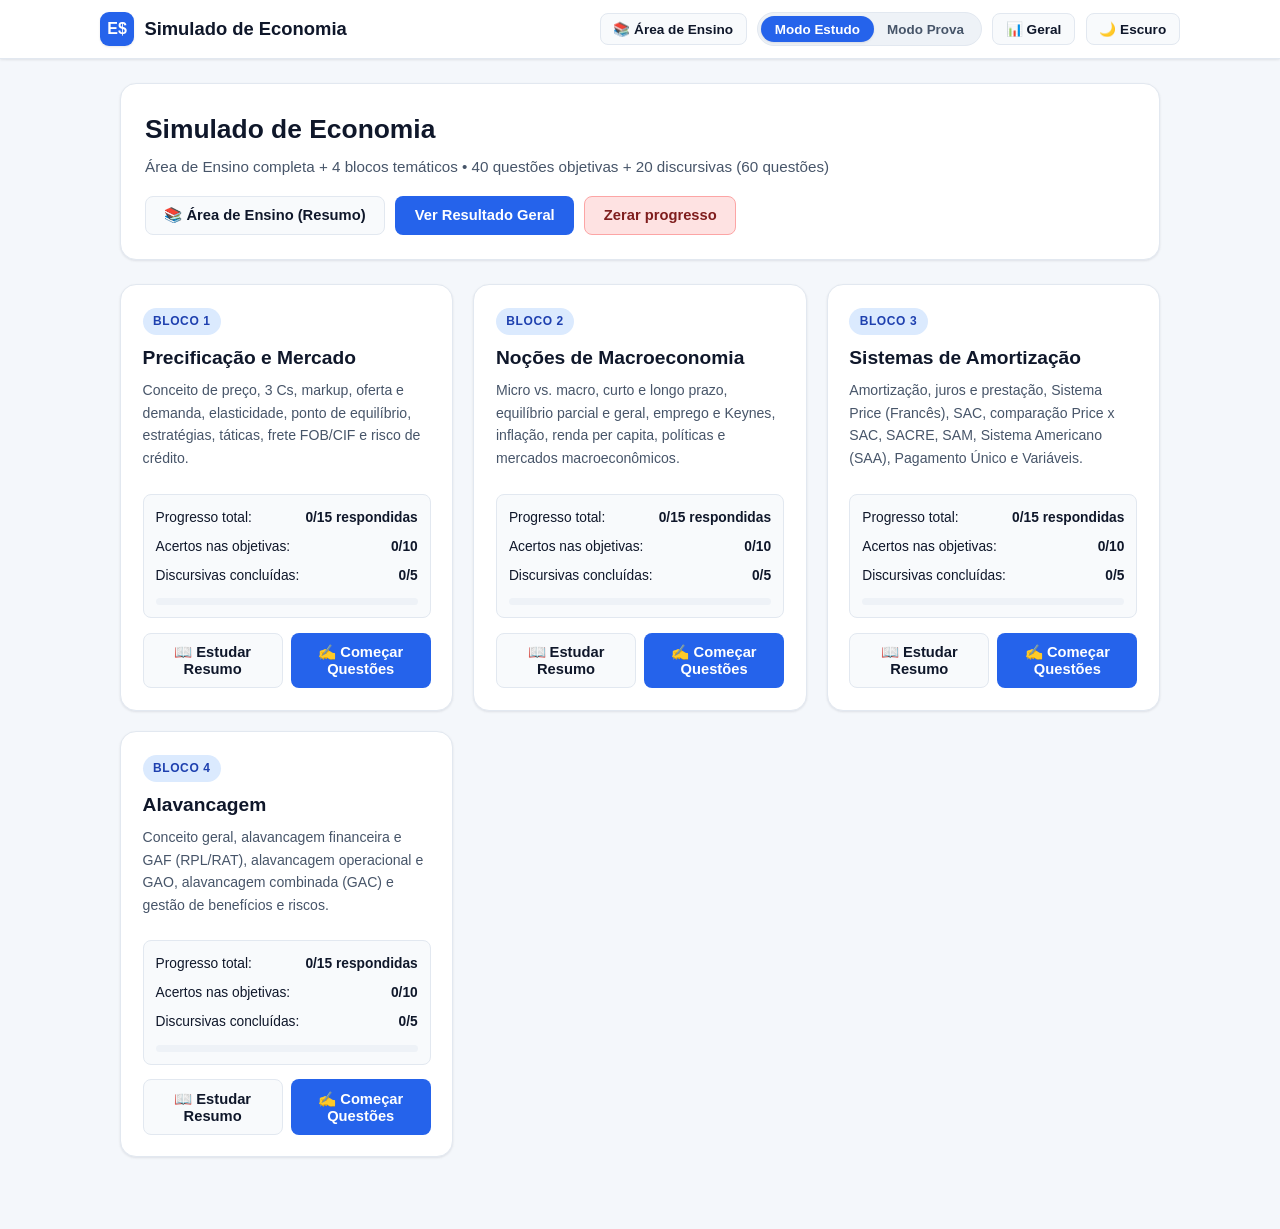
==== index.html @ 41fb3240 "feat: adiciona index.html para deploy e Area de Ensino com resumo completo" ====
<!DOCTYPE html>
<html lang="pt-BR" data-theme="light">
<head>
  <meta charset="UTF-8" />
  <meta name="viewport" content="width=device-width, initial-scale=1.0" />
  <title>Simulado de Economia — Estudo Interativo</title>
  <link rel="stylesheet" href="css/style.css" />
</head>
<body>
  <!-- BARRA SUPERIOR FIXA -->
  <header class="topbar">
    <div class="topbar-inner">
      <div class="brand" id="brandHomeBtn" title="Voltar ao início">
        <span class="brand-badge">E$</span>
        <span>Simulado de Economia</span>
      </div>

      <div class="topbar-controls">
        <button type="button" class="icon-btn" id="btnAreaEnsinoTop" title="Estudar resumo completo da matéria">
          📚 Área de Ensino
        </button>

        <div class="mode-switch" role="group" aria-label="Modo do simulado">
          <button type="button" class="mode-btn active" id="modeEstudoBtn" title="Gabarito imediato ao confirmar">Modo Estudo</button>
          <button type="button" class="mode-btn" id="modeProvaBtn" title="Gabarito liberado ao finalizar o bloco">Modo Prova</button>
        </div>

        <button type="button" class="icon-btn" id="btnVerResultadoGeralTop" title="Ver desempenho geral">
          📊 Geral
        </button>

        <button type="button" class="icon-btn" id="themeToggleBtn" title="Alternar modo claro/escuro">
          🌙 Tema
        </button>
      </div>
    </div>
  </header>

  <!-- CONTEÚDO PRINCIPAL -->
  <main class="main-container">

    <!-- 1. TELA INICIAL -->
    <section id="screenHome" class="screen active">
      <div class="hero-header">
        <div class="hero-title">
          <h1>Simulado de Economia</h1>
          <p>Área de Ensino completa + 4 blocos temáticos • 40 questões objetivas + 20 discursivas (60 questões)</p>
        </div>
        <div class="hero-actions">
          <button type="button" class="btn btn-secondary" id="btnAreaEnsinoHome">📚 Área de Ensino (Resumo)</button>
          <button type="button" class="btn btn-primary" id="btnResultadoGeralHome">Ver Resultado Geral</button>
          <button type="button" class="btn btn-danger" id="btnResetAll">Zerar progresso</button>
        </div>
      </div>

      <div class="blocks-grid" id="blocksGrid"></div>
    </section>

    <!-- 1.5 TELA DA ÁREA DE ENSINO (RESUMO COMPLETO DA MATÉRIA) -->
    <section id="screenStudy" class="screen">
      <div class="quiz-top-nav">
        <div class="block-header-info">
          <h2>📚 Área de Ensino — Resumo Completo para a Prova</h2>
          <span>Todo o conteúdo teórico, fórmulas e exemplos práticos organizados pelos 4 blocos</span>
        </div>
        <button type="button" class="btn btn-secondary" id="btnBackHomeStudy">← Voltar ao início</button>
      </div>

      <div id="studyContentContainer"></div>
    </section>

    <!-- 2. TELA DE QUESTÕES DO BLOCO -->
    <section id="screenQuiz" class="screen">
      <div class="quiz-top-nav">
        <div class="block-header-info">
          <h2 id="quizBlockTitle">Bloco 1</h2>
          <span id="quizBlockSubtitle">Questão 1 de 15</span>
        </div>
        <div style="display:flex; gap:0.5rem; flex-wrap:wrap;">
          <button type="button" class="btn btn-secondary" id="btnStudyFromQuiz">📖 Ver Resumo do Bloco</button>
          <button type="button" class="btn btn-secondary" id="btnBackHomeQuiz">← Voltar ao início</button>
          <button type="button" class="btn btn-primary" id="btnFinishBlockTop">Finalizar bloco</button>
        </div>
      </div>

      <div class="progress-section">
        <div class="progress-header">
          <span id="quizProgressText">Progresso do bloco: 0/15 respondidas</span>
          <span id="quizModeBadge">Modo Estudo</span>
        </div>
        <div class="progress-track">
          <div class="progress-fill" id="quizProgressFill" style="width: 0%;"></div>
        </div>
        <div class="question-pills" id="questionPills"></div>
      </div>

      <div class="question-card" id="questionContainer"></div>

      <div class="quiz-bottom-nav">
        <button type="button" class="btn btn-secondary" id="btnPrevQuestion">← Anterior</button>
        <span id="questionCounterBottom" style="font-size:0.9rem; font-weight:600; color:var(--text-secondary);">1 / 15</span>
        <button type="button" class="btn btn-primary" id="btnNextQuestion">Próxima →</button>
      </div>

      <div class="kbd-hint">
        Atalhos no teclado: <span class="kbd">A</span>–<span class="kbd">E</span> selecionam alternativa • <span class="kbd">Enter</span> confirma • <span class="kbd">←</span> e <span class="kbd">→</span> navegam entre questões
      </div>
    </section>

    <!-- 3. TELA DE RESULTADO DO BLOCO -->
    <section id="screenBlockResult" class="screen">
      <div class="result-card" id="blockResultContent"></div>
    </section>

    <!-- 4. TELA DE RESULTADO FINAL GERAL -->
    <section id="screenFinalResult" class="screen">
      <div class="result-card" id="finalResultContent"></div>
    </section>

  </main>

  <!-- MODAL DE CONFIRMAÇÃO PARA ZERAR PROGRESSO -->
  <div class="modal-overlay" id="resetModal">
    <div class="modal-card">
      <h3>Zerar todo o progresso?</h3>
      <p>Todas as respostas das questões objetivas, marcações e textos digitados nas questões discursivas serão apagados. Esta ação não pode ser desfeita.</p>
      <div class="modal-actions">
        <button type="button" class="btn btn-secondary" id="btnCancelReset">Cancelar</button>
        <button type="button" class="btn btn-danger" id="btnConfirmReset">Sim, zerar tudo</button>
      </div>
    </div>
  </div>

  <!-- BANCO DE DADOS, RESUMO TEÓRICO E QUESTÕES (SEPARADOS POR BLOCO) -->
  <script src="js/dados/blocos.js"></script>
  <script src="js/dados/resumo_teorico.js"></script>
  <script src="js/dados/bloco1_precificacao.js"></script>
  <script src="js/dados/bloco2_macroeconomia.js"></script>
  <script src="js/dados/bloco3_amortizacao.js"></script>
  <script src="js/dados/bloco4_alavancagem.js"></script>
  <script src="js/questoes.js"></script>

  <!-- MÓDULOS DA APLICAÇÃO (ESTADO, RENDERIZAÇÃO E EVENTOS) -->
  <script src="js/estado.js"></script>
  <script src="js/render.js"></script>
  <script src="js/app.js"></script>
</body>
</html>
---- css/style.css ----
/* ==========================================================================
   VARIÁVEIS DE TEMA (MODO CLARO E ESCURO) E RESET
   ========================================================================== */
:root {
  --bg-primary: #f4f7fb;
  --bg-surface: #ffffff;
  --bg-elevated: #f8fafc;
  --bg-muted: #eef2f7;
  --text-primary: #0f172a;
  --text-secondary: #475569;
  --text-muted: #64748b;
  --border-color: #e2e8f0;
  --accent: #2563eb;
  --accent-hover: #1d4ed8;
  --accent-soft: #dbeafe;
  --accent-text: #1e40af;
  --success: #16a34a;
  --success-bg: #dcfce7;
  --success-border: #86efac;
  --success-text: #14532d;
  --danger: #dc2626;
  --danger-bg: #fee2e2;
  --danger-border: #fca5a5;
  --danger-text: #7f1d1d;
  --warning: #d97706;
  --warning-bg: #fef3c7;
  --warning-text: #92400e;
  --shadow-sm: 0 1px 3px rgba(15, 23, 42, 0.06), 0 1px 2px rgba(15, 23, 42, 0.04);
  --shadow-md: 0 4px 12px rgba(15, 23, 42, 0.08);
  --radius-sm: 8px;
  --radius-md: 12px;
  --radius-lg: 16px;
  --transition: all 0.2s cubic-bezier(0.4, 0, 0.2, 1);
}

[data-theme="dark"] {
  --bg-primary: #0b1120;
  --bg-surface: #1e293b;
  --bg-elevated: #0f172a;
  --bg-muted: #334155;
  --text-primary: #f8fafc;
  --text-secondary: #cbd5e1;
  --text-muted: #94a3b8;
  --border-color: #334155;
  --accent: #3b82f6;
  --accent-hover: #60a5fa;
  --accent-soft: rgba(59, 130, 246, 0.18);
  --accent-text: #93c5fd;
  --success: #22c55e;
  --success-bg: rgba(34, 197, 94, 0.16);
  --success-border: #15803d;
  --success-text: #bbf7d0;
  --danger: #ef4444;
  --danger-bg: rgba(239, 68, 68, 0.16);
  --danger-border: #b91c1c;
  --danger-text: #fecaca;
  --warning: #f59e0b;
  --warning-bg: rgba(245, 158, 11, 0.18);
  --warning-text: #fde68a;
  --shadow-sm: 0 1px 3px rgba(0, 0, 0, 0.3);
  --shadow-md: 0 6px 16px rgba(0, 0, 0, 0.4);
}

* {
  box-sizing: border-box;
  margin: 0;
  padding: 0;
}

body {
  font-family: -apple-system, BlinkMacSystemFont, "Segoe UI", Roboto, "Helvetica Neue", Arial, sans-serif;
  background-color: var(--bg-primary);
  color: var(--text-primary);
  line-height: 1.6;
  min-height: 100vh;
  display: flex;
  flex-direction: column;
  transition: background-color 0.25s ease, color 0.25s ease;
}

/* ==========================================================================
   CABEÇALHO E BARRA SUPERIOR
   ========================================================================== */
.topbar {
  position: sticky;
  top: 0;
  z-index: 100;
  background-color: var(--bg-surface);
  border-bottom: 1px solid var(--border-color);
  box-shadow: var(--shadow-sm);
  padding: 0.75rem 1.25rem;
}

.topbar-inner {
  max-width: 1080px;
  margin: 0 auto;
  display: flex;
  align-items: center;
  justify-content: space-between;
  flex-wrap: wrap;
  gap: 0.75rem;
}

.brand {
  display: flex;
  align-items: center;
  gap: 0.65rem;
  font-weight: 700;
  font-size: 1.15rem;
  color: var(--text-primary);
  cursor: pointer;
  user-select: none;
}

.brand-badge {
  background: var(--accent);
  color: #ffffff;
  width: 34px;
  height: 34px;
  border-radius: 9px;
  display: inline-flex;
  align-items: center;
  justify-content: center;
  font-weight: 800;
  font-size: 1rem;
  box-shadow: var(--shadow-sm);
}

.topbar-controls {
  display: flex;
  align-items: center;
  gap: 0.65rem;
  flex-wrap: wrap;
}

.mode-switch {
  display: inline-flex;
  background: var(--bg-muted);
  padding: 3px;
  border-radius: 999px;
  border: 1px solid var(--border-color);
}

.mode-btn {
  border: none;
  background: transparent;
  color: var(--text-secondary);
  font-size: 0.84rem;
  font-weight: 600;
  padding: 0.35rem 0.85rem;
  border-radius: 999px;
  cursor: pointer;
  transition: var(--transition);
}

.mode-btn.active {
  background: var(--accent);
  color: #ffffff;
  box-shadow: var(--shadow-sm);
}

.icon-btn {
  display: inline-flex;
  align-items: center;
  gap: 0.4rem;
  background: var(--bg-elevated);
  color: var(--text-primary);
  border: 1px solid var(--border-color);
  padding: 0.42rem 0.8rem;
  border-radius: var(--radius-sm);
  font-size: 0.85rem;
  font-weight: 600;
  cursor: pointer;
  transition: var(--transition);
}

.icon-btn:hover {
  border-color: var(--accent);
  color: var(--accent);
}

/* ==========================================================================
   CONTAINER PRINCIPAL E TELAS
   ========================================================================== */
.main-container {
  max-width: 1080px;
  width: 100%;
  margin: 0 auto;
  padding: 1.5rem 1.25rem 3rem;
  flex: 1;
}

.screen {
  display: none;
  animation: fadeIn 0.22s ease;
}

.screen.active {
  display: block;
}

@keyframes fadeIn {
  from { opacity: 0; transform: translateY(6px); }
  to { opacity: 1; transform: translateY(0); }
}

/* ==========================================================================
   TELA INICIAL (HOME)
   ========================================================================== */
.hero-header {
  background: var(--bg-surface);
  border: 1px solid var(--border-color);
  border-radius: var(--radius-lg);
  padding: 1.5rem;
  margin-bottom: 1.5rem;
  box-shadow: var(--shadow-sm);
  display: flex;
  justify-content: space-between;
  align-items: center;
  flex-wrap: wrap;
  gap: 1rem;
}

.hero-title h1 {
  font-size: 1.65rem;
  margin-bottom: 0.3rem;
  color: var(--text-primary);
}

.hero-title p {
  color: var(--text-secondary);
  font-size: 0.95rem;
}

.hero-actions {
  display: flex;
  gap: 0.65rem;
  flex-wrap: wrap;
}

.blocks-grid {
  display: grid;
  grid-template-columns: repeat(auto-fit, minmax(280px, 1fr));
  gap: 1.25rem;
  margin-bottom: 1.5rem;
}

.block-card {
  background: var(--bg-surface);
  border: 1px solid var(--border-color);
  border-radius: var(--radius-lg);
  padding: 1.35rem;
  box-shadow: var(--shadow-sm);
  display: flex;
  flex-direction: column;
  justify-content: space-between;
  gap: 1rem;
  transition: var(--transition);
}

.block-card:hover {
  transform: translateY(-2px);
  box-shadow: var(--shadow-md);
  border-color: var(--accent);
}

.block-badge {
  display: inline-block;
  font-size: 0.75rem;
  font-weight: 700;
  text-transform: uppercase;
  letter-spacing: 0.05em;
  padding: 0.25rem 0.65rem;
  border-radius: 999px;
  background: var(--accent-soft);
  color: var(--accent-text);
  margin-bottom: 0.5rem;
}

.block-card h2 {
  font-size: 1.2rem;
  margin-bottom: 0.35rem;
}

.block-desc {
  font-size: 0.88rem;
  color: var(--text-secondary);
  margin-bottom: 0.5rem;
}

.block-stats {
  background: var(--bg-elevated);
  border: 1px solid var(--border-color);
  border-radius: var(--radius-sm);
  padding: 0.75rem;
  display: flex;
  flex-direction: column;
  gap: 0.45rem;
  font-size: 0.86rem;
}

.stat-row {
  display: flex;
  justify-content: space-between;
  align-items: center;
}

.stat-row strong {
  color: var(--text-primary);
}

.mini-progress {
  width: 100%;
  height: 7px;
  background: var(--bg-muted);
  border-radius: 999px;
  overflow: hidden;
  margin-top: 0.25rem;
}

.mini-progress-bar {
  height: 100%;
  background: var(--accent);
  border-radius: 999px;
  transition: width 0.3s ease;
}

/* ==========================================================================
   BOTÕES PADRÃO
   ========================================================================== */
.btn {
  display: inline-flex;
  align-items: center;
  justify-content: center;
  gap: 0.45rem;
  font-size: 0.92rem;
  font-weight: 600;
  padding: 0.62rem 1.15rem;
  border-radius: var(--radius-sm);
  border: 1px solid transparent;
  cursor: pointer;
  transition: var(--transition);
  text-decoration: none;
  user-select: none;
}

.btn:disabled {
  opacity: 0.5;
  cursor: not-allowed;
}

.btn-primary {
  background: var(--accent);
  color: #ffffff;
}

.btn-primary:hover:not(:disabled) {
  background: var(--accent-hover);
}

.btn-secondary {
  background: var(--bg-elevated);
  color: var(--text-primary);
  border-color: var(--border-color);
}

.btn-secondary:hover:not(:disabled) {
  border-color: var(--accent);
  color: var(--accent);
}

.btn-danger {
  background: var(--danger-bg);
  color: var(--danger-text);
  border-color: var(--danger-border);
}

.btn-danger:hover:not(:disabled) {
  background: var(--danger);
  color: #ffffff;
}

.btn-success {
  background: var(--success);
  color: #ffffff;
}

.btn-success:hover:not(:disabled) {
  filter: brightness(0.95);
}

/* ==========================================================================
   TELA DE QUESTÃO (DENTRO DO BLOCO)
   ========================================================================== */
.quiz-top-nav {
  display: flex;
  justify-content: space-between;
  align-items: center;
  flex-wrap: wrap;
  gap: 0.75rem;
  margin-bottom: 1rem;
}

.block-header-info h2 {
  font-size: 1.25rem;
}

.block-header-info span {
  font-size: 0.85rem;
  color: var(--text-secondary);
}

.progress-section {
  background: var(--bg-surface);
  border: 1px solid var(--border-color);
  border-radius: var(--radius-md);
  padding: 1rem 1.25rem;
  margin-bottom: 1.25rem;
  box-shadow: var(--shadow-sm);
}

.progress-header {
  display: flex;
  justify-content: space-between;
  align-items: center;
  font-size: 0.86rem;
  color: var(--text-secondary);
  margin-bottom: 0.5rem;
}

.progress-track {
  width: 100%;
  height: 9px;
  background: var(--bg-muted);
  border-radius: 999px;
  overflow: hidden;
  margin-bottom: 0.9rem;
}

.progress-fill {
  height: 100%;
  background: var(--accent);
  transition: width 0.3s ease;
}

.question-pills {
  display: flex;
  flex-wrap: wrap;
  gap: 0.45rem;
}

.q-pill {
  width: 34px;
  height: 34px;
  border-radius: 50%;
  border: 2px solid var(--border-color);
  background: var(--bg-elevated);
  color: var(--text-secondary);
  font-weight: 700;
  font-size: 0.82rem;
  display: inline-flex;
  align-items: center;
  justify-content: center;
  cursor: pointer;
  transition: var(--transition);
}

.q-pill:hover {
  border-color: var(--accent);
  color: var(--accent);
}

.q-pill.current {
  outline: 2px solid var(--accent);
  outline-offset: 2px;
  font-weight: 800;
}

.q-pill.correct {
  background: var(--success);
  border-color: var(--success);
  color: #ffffff;
}

.q-pill.wrong {
  background: var(--danger);
  border-color: var(--danger);
  color: #ffffff;
}

.q-pill.answered-neutral {
  background: var(--accent-soft);
  border-color: var(--accent);
  color: var(--accent-text);
}

/* Card da Questão */
.question-card {
  background: var(--bg-surface);
  border: 1px solid var(--border-color);
  border-radius: var(--radius-lg);
  padding: 1.5rem;
  box-shadow: var(--shadow-sm);
  margin-bottom: 1.25rem;
}

.question-meta {
  display: flex;
  align-items: center;
  gap: 0.5rem;
  flex-wrap: wrap;
  margin-bottom: 0.85rem;
}

.tag {
  font-size: 0.76rem;
  font-weight: 700;
  padding: 0.2rem 0.6rem;
  border-radius: 999px;
  background: var(--bg-muted);
  color: var(--text-secondary);
}

.tag.facil { background: var(--success-bg); color: var(--success-text); }
.tag.media { background: var(--warning-bg); color: var(--warning-text); }
.tag.dificil { background: var(--danger-bg); color: var(--danger-text); }
.tag.tipo { background: var(--accent-soft); color: var(--accent-text); }

.question-statement {
  font-size: 1.06rem;
  font-weight: 500;
  color: var(--text-primary);
  margin-bottom: 1.25rem;
}

.formula-box {
  display: inline-block;
  background: var(--bg-elevated);
  border: 1px solid var(--border-color);
  border-left: 3px solid var(--accent);
  padding: 0.35rem 0.7rem;
  margin: 0.35rem 0;
  border-radius: var(--radius-sm);
  font-family: "Cambria Math", "Times New Roman", Georgia, serif;
  font-weight: 700;
  font-size: 1.02rem;
  color: var(--accent-text);
}

/* Alternativas A-E */
.options-list {
  display: flex;
  flex-direction: column;
  gap: 0.65rem;
  margin-bottom: 1.25rem;
}

.option-item {
  display: flex;
  align-items: flex-start;
  gap: 0.85rem;
  padding: 0.85rem 1rem;
  border: 1.5px solid var(--border-color);
  border-radius: var(--radius-md);
  background: var(--bg-elevated);
  cursor: pointer;
  transition: var(--transition);
  text-align: left;
  width: 100%;
  color: var(--text-primary);
  font-size: 0.96rem;
}

.option-item:hover:not(.locked) {
  border-color: var(--accent);
  background: var(--bg-surface);
}

.option-item.selected {
  border-color: var(--accent);
  background: var(--accent-soft);
}

.option-item.correct-choice {
  border-color: var(--success);
  background: var(--success-bg);
  color: var(--success-text);
}

.option-item.wrong-choice {
  border-color: var(--danger);
  background: var(--danger-bg);
  color: var(--danger-text);
}

.option-item.locked {
  cursor: default;
}

.option-letter {
  width: 28px;
  height: 28px;
  min-width: 28px;
  border-radius: 50%;
  background: var(--bg-surface);
  border: 1px solid var(--border-color);
  display: inline-flex;
  align-items: center;
  justify-content: center;
  font-weight: 700;
  font-size: 0.85rem;
  color: var(--text-primary);
}

.option-item.selected .option-letter {
  background: var(--accent);
  color: #ffffff;
  border-color: var(--accent);
}

.option-item.correct-choice .option-letter {
  background: var(--success);
  color: #ffffff;
  border-color: var(--success);
}

.option-item.wrong-choice .option-letter {
  background: var(--danger);
  color: #ffffff;
  border-color: var(--danger);
}

/* Botões de ação da questão */
.question-actions {
  display: flex;
  align-items: center;
  gap: 0.75rem;
  flex-wrap: wrap;
  margin-bottom: 1rem;
}

/* Caixa de Feedback / Gabarito */
.feedback-box {
  border-radius: var(--radius-md);
  padding: 1.1rem 1.25rem;
  margin-top: 1rem;
  border: 1px solid var(--border-color);
  background: var(--bg-elevated);
  font-size: 0.94rem;
}

.feedback-box.correct {
  background: var(--success-bg);
  border-color: var(--success-border);
  color: var(--success-text);
}

.feedback-box.wrong {
  background: var(--danger-bg);
  border-color: var(--danger-border);
  color: var(--danger-text);
}

.feedback-box.neutral {
  background: var(--accent-soft);
  border-color: var(--accent);
  color: var(--text-primary);
}

.feedback-title {
  font-weight: 800;
  font-size: 1.02rem;
  margin-bottom: 0.45rem;
  display: flex;
  align-items: center;
  gap: 0.4rem;
}

.feedback-line {
  margin-top: 0.4rem;
}

/* Área de Questão Discursiva */
.essay-area {
  display: flex;
  flex-direction: column;
  gap: 0.85rem;
  margin-bottom: 1rem;
}

.essay-textarea {
  width: 100%;
  min-height: 135px;
  padding: 0.9rem;
  border-radius: var(--radius-md);
  border: 1.5px solid var(--border-color);
  background: var(--bg-elevated);
  color: var(--text-primary);
  font-family: inherit;
  font-size: 0.95rem;
  resize: vertical;
  transition: var(--transition);
}

.essay-textarea:focus {
  outline: none;
  border-color: var(--accent);
  background: var(--bg-surface);
}

.essay-controls {
  display: flex;
  align-items: center;
  justify-content: space-between;
  flex-wrap: wrap;
  gap: 0.75rem;
}

.checkbox-label {
  display: inline-flex;
  align-items: center;
  gap: 0.55rem;
  font-weight: 600;
  font-size: 0.92rem;
  cursor: pointer;
  user-select: none;
}

.checkbox-label input {
  width: 18px;
  height: 18px;
  accent-color: var(--accent);
  cursor: pointer;
}

.model-answer-box {
  background: var(--bg-elevated);
  border: 1px solid var(--accent);
  border-left: 4px solid var(--accent);
  border-radius: var(--radius-md);
  padding: 1rem 1.25rem;
  margin-top: 0.85rem;
  font-size: 0.93rem;
}

.model-answer-box h4 {
  color: var(--accent-text);
  margin-bottom: 0.4rem;
  font-size: 0.95rem;
}

.model-answer-box ul {
  margin-top: 0.5rem;
  padding-left: 1.25rem;
}

.model-answer-box li {
  margin-bottom: 0.25rem;
}

/* Barra de navegação inferior */
.quiz-bottom-nav {
  display: flex;
  justify-content: space-between;
  align-items: center;
  flex-wrap: wrap;
  gap: 0.75rem;
  background: var(--bg-surface);
  border: 1px solid var(--border-color);
  border-radius: var(--radius-md);
  padding: 0.9rem 1.25rem;
  box-shadow: var(--shadow-sm);
}

.kbd-hint {
  font-size: 0.78rem;
  color: var(--text-muted);
  text-align: center;
  margin-top: 0.75rem;
}

.kbd {
  display: inline-block;
  padding: 0.1rem 0.4rem;
  font-size: 0.74rem;
  font-family: monospace;
  background: var(--bg-muted);
  border: 1px solid var(--border-color);
  border-radius: 4px;
}

/* ==========================================================================
   TELAS DE RESULTADO DO BLOCO E RESULTADO GERAL
   ========================================================================== */
.result-card {
  background: var(--bg-surface);
  border: 1px solid var(--border-color);
  border-radius: var(--radius-lg);
  padding: 1.75rem;
  box-shadow: var(--shadow-sm);
  margin-bottom: 1.5rem;
}

.score-banner {
  display: flex;
  align-items: center;
  justify-content: space-between;
  flex-wrap: wrap;
  gap: 1rem;
  padding: 1.25rem;
  border-radius: var(--radius-md);
  background: var(--bg-elevated);
  border: 1px solid var(--border-color);
  margin: 1rem 0 1.5rem;
}

.score-big {
  font-size: 2.2rem;
  font-weight: 800;
  color: var(--accent);
}

.wrong-list {
  display: flex;
  flex-direction: column;
  gap: 0.75rem;
  margin-top: 1rem;
}

.wrong-item {
  background: var(--bg-elevated);
  border: 1px solid var(--border-color);
  border-left: 4px solid var(--danger);
  border-radius: var(--radius-sm);
  padding: 0.9rem 1rem;
  display: flex;
  justify-content: space-between;
  align-items: center;
  gap: 1rem;
  flex-wrap: wrap;
}

/* Modal de Confirmação */
.modal-overlay {
  position: fixed;
  inset: 0;
  background: rgba(15, 23, 42, 0.6);
  display: none;
  align-items: center;
  justify-content: center;
  z-index: 200;
  padding: 1rem;
}

.modal-overlay.active {
  display: flex;
}

.modal-card {
  background: var(--bg-surface);
  border: 1px solid var(--border-color);
  border-radius: var(--radius-lg);
  max-width: 440px;
  width: 100%;
  padding: 1.5rem;
  box-shadow: var(--shadow-md);
}

.modal-card h3 {
  margin-bottom: 0.5rem;
}

.modal-card p {
  color: var(--text-secondary);
  font-size: 0.93rem;
  margin-bottom: 1.25rem;
}

.modal-actions {
  display: flex;
  justify-content: flex-end;
  gap: 0.65rem;
}

@media (max-width: 640px) {
  .topbar-inner {
    flex-direction: column;
    align-items: stretch;
  }
  .topbar-controls {
    justify-content: space-between;
  }
  .hero-header {
    padding: 1.15rem;
  }
  .question-card {
    padding: 1.1rem;
  }
  .quiz-bottom-nav {
    flex-direction: column;
    align-items: stretch;
  }
  .quiz-bottom-nav .btn {
    width: 100%;
  }
}

/* ==========================================================================
   ÁREA DE ENSINO (RESUMO TEÓRICO DOS 4 BLOCOS)
   ========================================================================== */
.study-tabs {
  display: flex;
  gap: 0.5rem;
  flex-wrap: wrap;
  margin-bottom: 1.25rem;
}

.study-tab-btn {
  padding: 0.55rem 1rem;
  border-radius: var(--radius-sm);
  border: 1.5px solid var(--border-color);
  background: var(--bg-surface);
  color: var(--text-secondary);
  font-weight: 700;
  font-size: 0.88rem;
  cursor: pointer;
  transition: var(--transition);
}

.study-tab-btn:hover {
  border-color: var(--accent);
  color: var(--accent);
}

.study-tab-btn.active {
  background: var(--accent);
  border-color: var(--accent);
  color: #ffffff;
}

.study-block-section {
  background: var(--bg-surface);
  border: 1px solid var(--border-color);
  border-radius: var(--radius-lg);
  padding: 1.5rem;
  margin-bottom: 1.5rem;
  box-shadow: var(--shadow-sm);
}

.study-block-header {
  display: flex;
  justify-content: space-between;
  align-items: flex-start;
  flex-wrap: wrap;
  gap: 1rem;
  padding-bottom: 1rem;
  margin-bottom: 1.25rem;
  border-bottom: 1px solid var(--border-color);
}

.study-topic-card {
  background: var(--bg-elevated);
  border: 1px solid var(--border-color);
  border-left: 4px solid var(--accent);
  border-radius: var(--radius-md);
  padding: 1.1rem 1.25rem;
  margin-bottom: 1rem;
}

.study-topic-card h3 {
  font-size: 1.05rem;
  color: var(--text-primary);
  margin-bottom: 0.55rem;
}

.study-topic-formula {
  display: inline-block;
  background: var(--accent-soft);
  color: var(--accent-text);
  border: 1px solid var(--accent);
  border-radius: var(--radius-sm);
  padding: 0.4rem 0.8rem;
  font-family: "Cambria Math", "Times New Roman", Georgia, serif;
  font-weight: 700;
  font-size: 0.98rem;
  margin-bottom: 0.65rem;
}

.study-topic-list {
  padding-left: 1.2rem;
  font-size: 0.94rem;
  color: var(--text-primary);
}

.study-topic-list li {
  margin-bottom: 0.45rem;
}
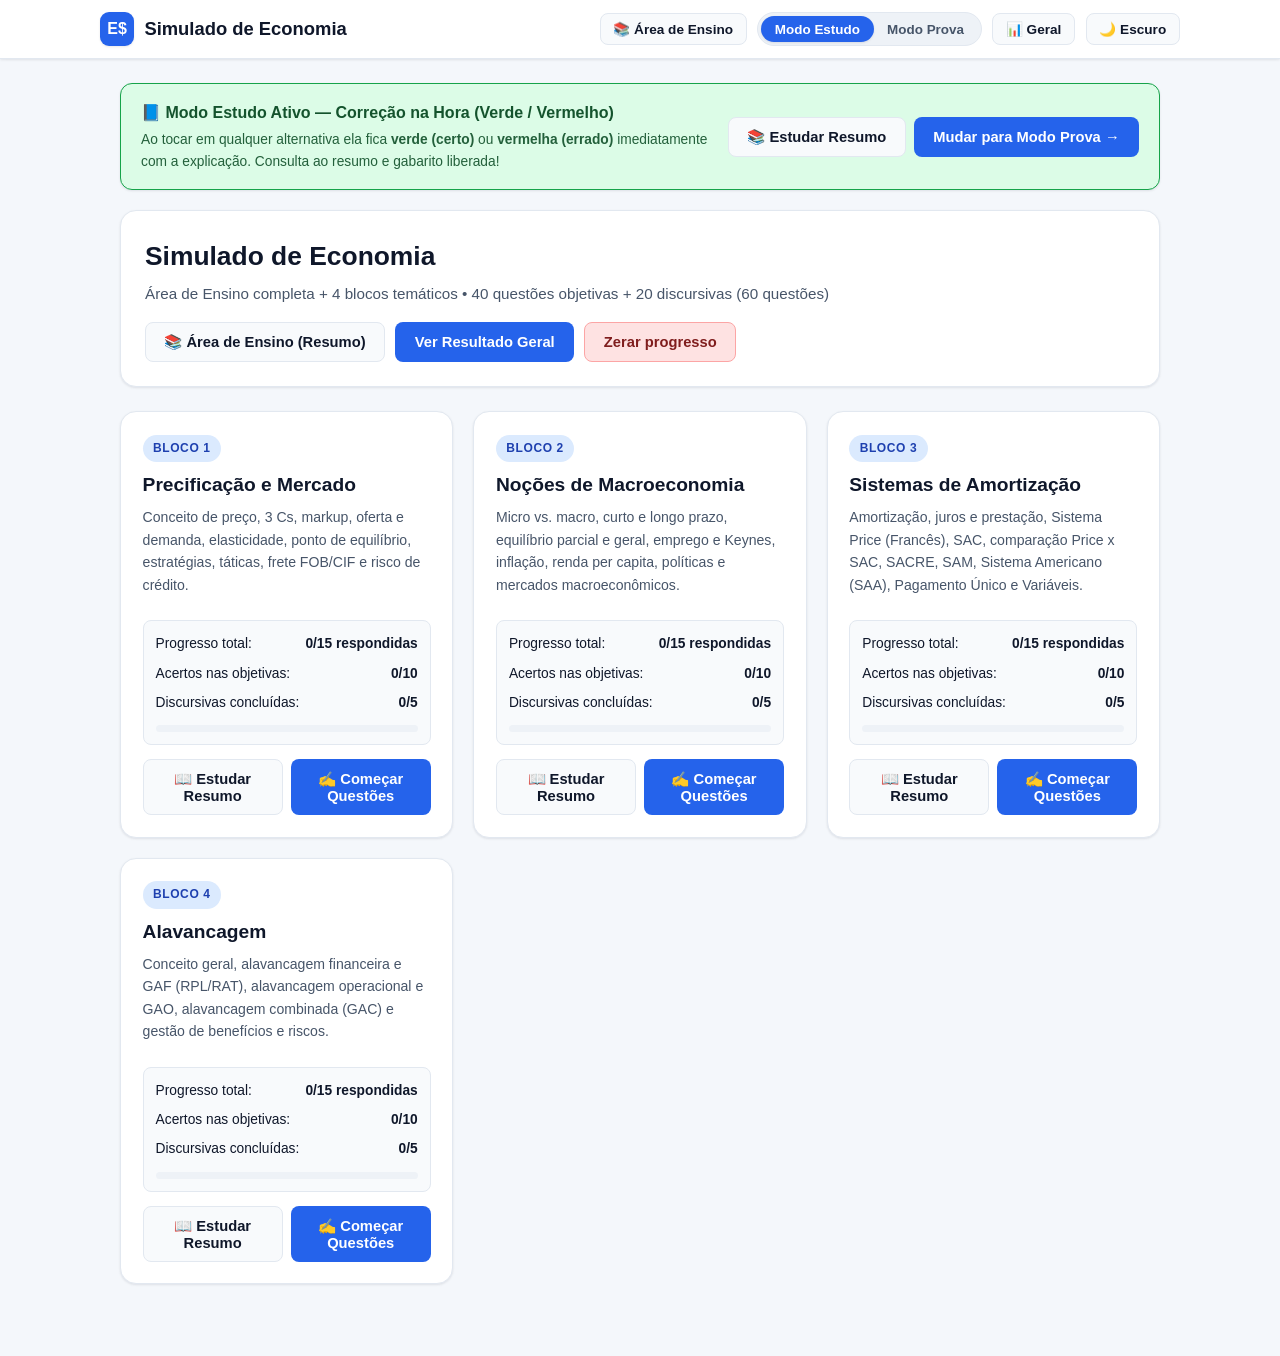
==== commit 9f508aa9: "feat(modos): adiciona banner interativo, cronometro e ocultacao real no Modo Prova" ====
--- a/index.html
+++ b/index.html
@@ -38,6 +38,8 @@
 
   <!-- CONTEÚDO PRINCIPAL -->
   <main class="main-container">
+    <!-- BANNER DINÂMICO DO MODO ATIVO (ESTUDO OU PROVA) -->
+    <div id="modeStatusBanner" class="mode-banner estudo"></div>
 
     <!-- 1. TELA INICIAL -->
     <section id="screenHome" class="screen active">
@@ -94,16 +96,12 @@
         <div class="question-pills" id="questionPills"></div>
       </div>
 
-      <div class="question-card" id="questionContainer"></div>
+      <div class="questions-feed" id="questionContainer"></div>
 
       <div class="quiz-bottom-nav">
-        <button type="button" class="btn btn-secondary" id="btnPrevQuestion">← Anterior</button>
-        <span id="questionCounterBottom" style="font-size:0.9rem; font-weight:600; color:var(--text-secondary);">1 / 15</span>
-        <button type="button" class="btn btn-primary" id="btnNextQuestion">Próxima →</button>
-      </div>
-
-      <div class="kbd-hint">
-        Atalhos no teclado: <span class="kbd">A</span>–<span class="kbd">E</span> selecionam alternativa • <span class="kbd">Enter</span> confirma • <span class="kbd">←</span> e <span class="kbd">→</span> navegam entre questões
+        <button type="button" class="btn btn-secondary" id="btnPrevQuestion">← Voltar ao início</button>
+        <button type="button" class="btn btn-secondary" id="btnScrollTopQuiz">↑ Subir ao topo</button>
+        <button type="button" class="btn btn-primary" id="btnNextQuestion">Finalizar bloco e ver nota ✓</button>
       </div>
     </section>
 
--- a/css/style.css
+++ b/css/style.css
@@ -995,3 +995,121 @@
 .study-topic-list li {
   margin-bottom: 0.45rem;
 }
+
+/* ==========================================================================
+   LISTA CONTÍNUA DE QUESTÕES E DESTAQUE VERDE/VERMELHO NOS CARDS (MOBILE-FIRST)
+   ========================================================================== */
+.questions-feed {
+  display: flex;
+  flex-direction: column;
+  gap: 1.25rem;
+  margin-bottom: 1.5rem;
+}
+
+.question-card {
+  scroll-margin-top: 90px;
+  transition: border-color 0.2s ease, box-shadow 0.2s ease, background-color 0.2s ease;
+}
+
+.question-card.card-correct {
+  border: 2px solid var(--success);
+  box-shadow: 0 4px 14px rgba(22, 163, 74, 0.12);
+}
+
+.question-card.card-wrong {
+  border: 2px solid var(--danger);
+  box-shadow: 0 4px 14px rgba(220, 38, 38, 0.12);
+}
+
+.status-pill-card {
+  margin-left: auto;
+  font-size: 0.78rem;
+  font-weight: 800;
+  padding: 0.22rem 0.65rem;
+  border-radius: 999px;
+}
+
+.status-pill-card.correct {
+  background: var(--success);
+  color: #ffffff;
+}
+
+.status-pill-card.wrong {
+  background: var(--danger);
+  color: #ffffff;
+}
+
+@media (max-width: 640px) {
+  .main-container {
+    padding: 1rem 0.75rem 2.5rem;
+  }
+  .option-item {
+    padding: 0.85rem;
+    font-size: 0.95rem;
+  }
+  .question-statement {
+    font-size: 1rem;
+  }
+}
+
+/* ==========================================================================
+   BANNER INTERATIVO DE MODO ESTUDO vs. MODO PROVA E CRONÔMETRO
+   ========================================================================== */
+.mode-banner {
+  border-radius: var(--radius-md);
+  padding: 1rem 1.25rem;
+  margin-bottom: 1.25rem;
+  border: 1.5px solid var(--border-color);
+  display: flex;
+  align-items: center;
+  justify-content: space-between;
+  flex-wrap: wrap;
+  gap: 0.85rem;
+  transition: var(--transition);
+  box-shadow: var(--shadow-sm);
+}
+
+.mode-banner.estudo {
+  background: var(--success-bg);
+  border-color: var(--success);
+  color: var(--success-text);
+}
+
+.mode-banner.prova {
+  background: var(--warning-bg);
+  border-color: var(--warning);
+  color: var(--warning-text);
+}
+
+.mode-banner-info {
+  flex: 1;
+  min-width: 240px;
+}
+
+.mode-banner-title {
+  font-weight: 800;
+  font-size: 1rem;
+  margin-bottom: 0.2rem;
+  display: flex;
+  align-items: center;
+  gap: 0.45rem;
+}
+
+.mode-banner-desc {
+  font-size: 0.86rem;
+  opacity: 0.92;
+}
+
+.exam-timer-box {
+  display: inline-flex;
+  align-items: center;
+  gap: 0.5rem;
+  background: var(--bg-surface);
+  color: var(--text-primary);
+  border: 1px solid var(--border-color);
+  padding: 0.4rem 0.75rem;
+  border-radius: var(--radius-sm);
+  font-weight: 800;
+  font-family: monospace;
+  font-size: 1rem;
+}
